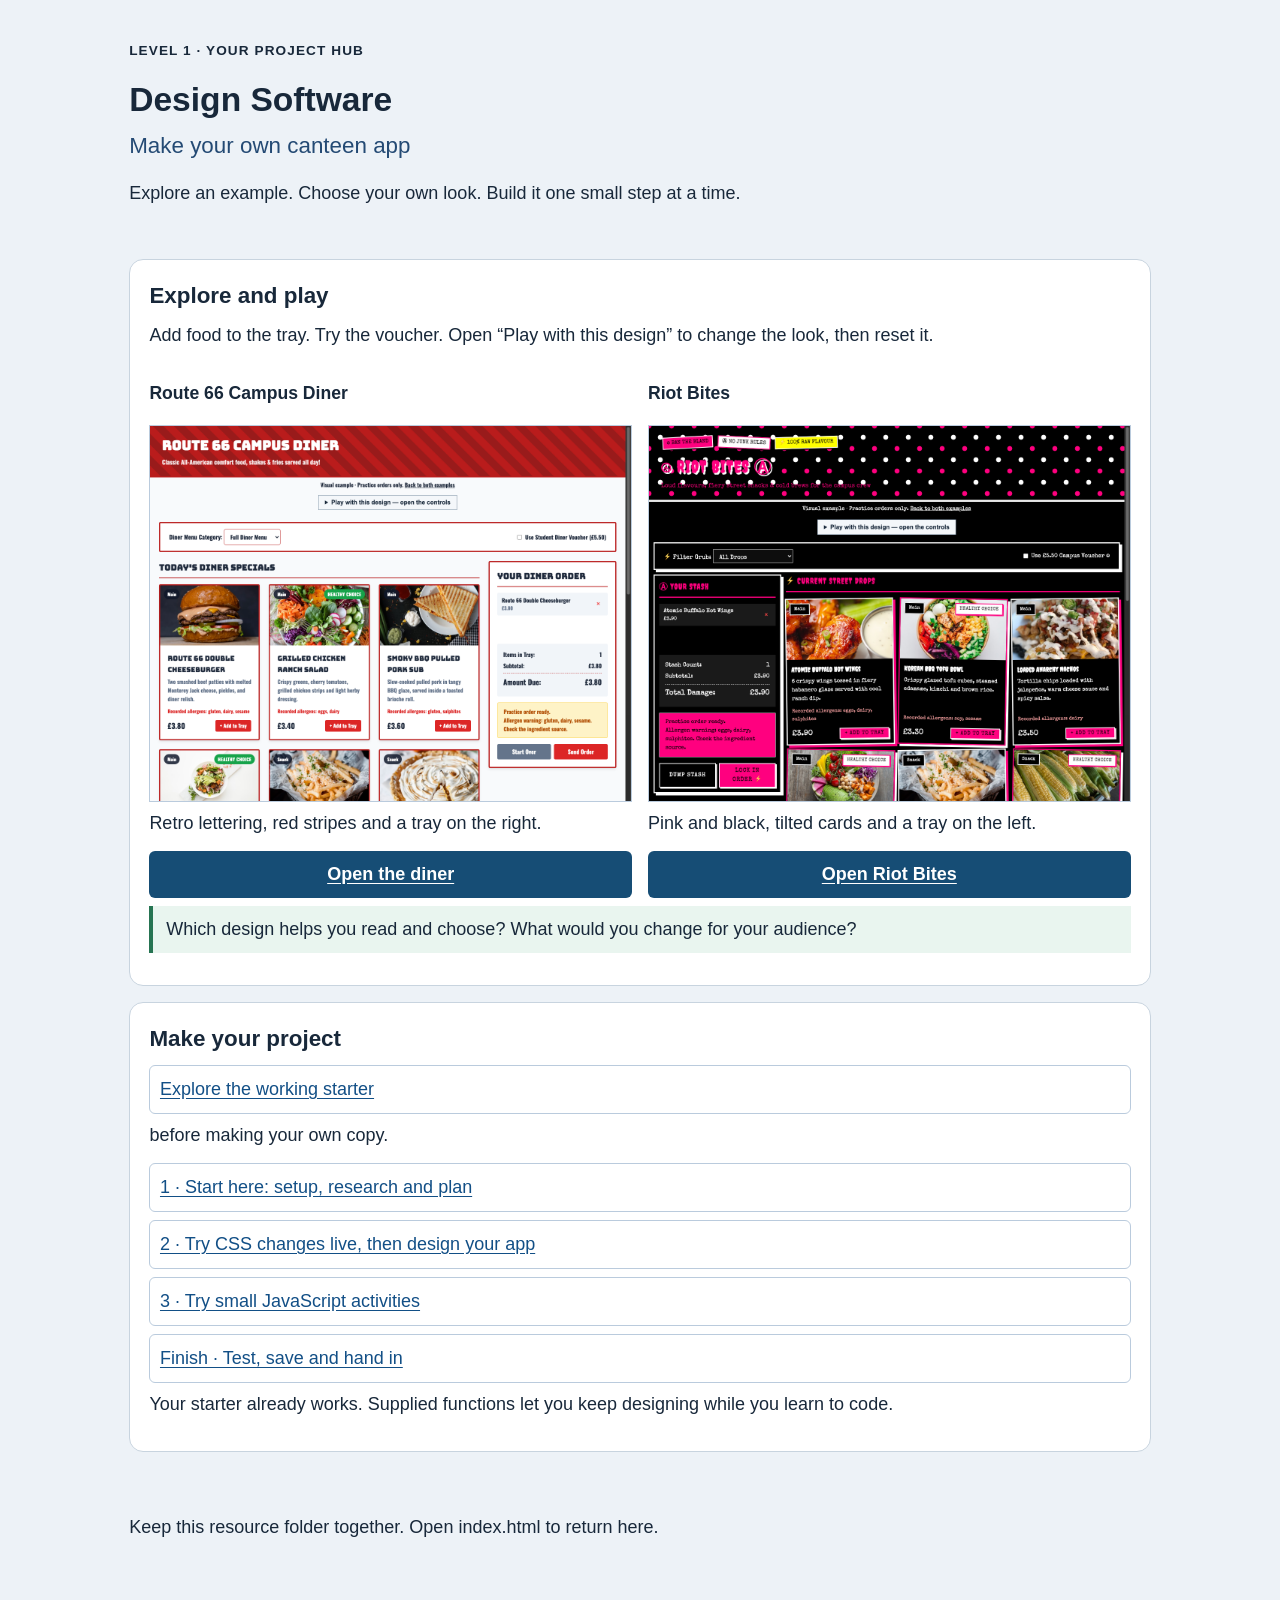
==== index.html @ 1cf4315a "simplified project, interactive guides" ====
<!doctype html><html lang="en-GB"><head><meta charset="utf-8"><meta name="viewport" content="width=device-width,initial-scale=1"><title>Design Software — Start here</title><link rel="stylesheet" href="guides/guide.css"><style>.demo-link{display:block;background:#164d75;color:white;padding:.6rem 1rem;border-radius:6px;text-align:center;font-weight:bold}.example-preview{display:block;width:100%;border:1px solid #bacbdd;margin:.5rem 0}.route a{display:block;margin:.5rem 0;padding:.6rem;border:1px solid #bacbdd;border-radius:6px}</style></head><body><header><p class="eyebrow">Level 1 · Your project hub</p><h1>Design Software</h1><p class="subtitle">Make your own canteen app</p><p>Explore an example. Choose your own look. Build it one small step at a time.</p></header><main><section><h2>Explore and play</h2><p>Add food to the tray. Try the voucher. Open “Play with this design” to change the look, then reset it.</p><div class="row"><article id="diner"><h3>Route 66 Campus Diner</h3><a href="examples/demo-americana-diner/index.html"><img class="example-preview" src="examples/previews/diner.png" alt="Diner example with red stripes, bold lettering and a menu grid"></a><p>Retro lettering, red stripes and a tray on the right.</p><a class="demo-link" href="examples/demo-americana-diner/index.html">Open the diner</a></article><article id="punk"><h3>Riot Bites</h3><a href="examples/demo-punk-eats/index.html"><img class="example-preview" src="examples/previews/punk.png" alt="Punk example with pink and black decoration and a tray on the left"></a><p>Pink and black, tilted cards and a tray on the left.</p><a class="demo-link" href="examples/demo-punk-eats/index.html">Open Riot Bites</a></article></div><p class="check">Which design helps you read and choose? What would you change for your audience?</p></section><section class="route" id="starter"><h2>Make your project</h2><p><a href="template/index.html">Explore the working starter</a> before making your own copy.</p><a href="guides/guide-1-research-and-design.html#start">1 · Start here: setup, research and plan</a><a href="guides/guide-2-customising-styles.html#play">2 · Try CSS changes live, then design your app</a><a href="guides/guide-3-coding-challenges.html">3 · Try small JavaScript activities</a><a href="guides/git-and-testing-guide.html#test">Finish · Test, save and hand in</a><p>Your starter already works. Supplied functions let you keep designing while you learn to code.</p></section></main><footer><p>Keep this resource folder together. Open index.html to return here.</p></footer></body></html>
---- guides/guide.css ----
*{box-sizing:border-box}body{margin:0;background:#edf2f7;color:#18283a;font:18px/1.55 Arial,Helvetica,sans-serif}header,main,footer{max-width:1060px;margin:auto;padding:1.2rem}header{padding-top:2rem}h1{font-size:2.1rem;margin:0}h2{font-size:1.4rem;margin:0 0 .5rem}h3{font-size:1.1rem}.subtitle{font-size:1.4rem;color:#244a74;margin:.2rem 0 1rem}.eyebrow{font-size:.85rem;font-weight:bold;text-transform:uppercase;letter-spacing:.08em}nav{display:flex;flex-wrap:wrap;gap:.5rem}nav a,.pill{border:1px solid #bacbdd;border-radius:6px;padding:.3rem .65rem;background:#fff}a{color:#124f86;text-underline-offset:3px}a[aria-current=page]{background:#163f68;color:#fff}section{background:#fff;border:1px solid #c8d4df;border-radius:14px;padding:1.2rem;margin:0 0 1rem}p{margin:.5rem 0 .8rem}ol,ul{padding-left:1.4rem}li{margin:.35rem 0}.row{display:grid;grid-template-columns:1fr 1fr;gap:1rem}.step{border-left:5px solid #2e7187}.check{background:#e9f5ef;padding:.6rem .8rem;border-left:4px solid #267452}.note{background:#fff4db;padding:.6rem .8rem;border-left:4px solid #a66b05}.flow{display:flex;flex-wrap:wrap;gap:.5rem;align-items:center}.tile{padding:.75rem;border:2px solid #7592ac;border-radius:8px;text-align:center;flex:1;min-width:100px}.tile strong{display:block;font-size:1.4rem}.visual{background:#eff4f8;border:1px solid #bdcddb;padding:1rem;border-radius:8px}code,pre,textarea{font-family:Consolas,monospace}code{background:#edf1f6;padding:.1rem .2rem;overflow-wrap:anywhere}pre{background:#102b43;color:#f6f9fc;padding:1rem;white-space:pre-wrap;overflow-wrap:anywhere;border-radius:8px;font-size:.95rem}pre code{background:none;padding:0;color:inherit}details{border-top:1px solid #ccd6e0;margin:.6rem 0;padding:.5rem 0}summary{cursor:pointer;font-weight:bold}button,select,input,textarea{font:inherit}button{background:#164d75;color:white;border:2px solid #164d75;border-radius:6px;padding:.4rem .8rem;cursor:pointer;margin:.2rem .2rem .2rem 0}button.secondary{background:white;color:#164d75}button:disabled{opacity:.55;cursor:default}button:focus-visible,a:focus-visible,summary:focus-visible,input:focus-visible,select:focus-visible,textarea:focus-visible{outline:3px solid #bf6500;outline-offset:3px}select,input{max-width:100%;padding:.4rem;border:1px solid #7891a7}textarea{width:100%;min-height:170px;padding:.7rem;font-size:1rem;border:2px solid #69849c;tab-size:2}label{display:block;font-weight:bold;margin:.5rem 0}table{width:100%;border-collapse:collapse;font-size:.95rem}td,th{border:1px solid #aebfce;padding:.5rem;text-align:left;vertical-align:top}.table-wrap{overflow-x:auto}img{max-width:100%;height:auto}.wire{display:grid;grid-template-columns:2fr 1fr;gap:8px}.wire div{border:2px dashed #6c8194;padding:.65rem;text-align:center}.wire .wide{grid-column:1/-1}.swatches{display:flex;gap:.5rem}.swatches span{width:60px;height:40px;border:1px solid #444}.preview-stage{background:#dfe8ed;padding:1rem;min-height:230px;overflow:auto}.play-card{background:#fff;color:#172536;padding:4px;font-family:Arial,sans-serif;font-size:14px;max-width:350px;background-size:cover;background-position:center}.play-card h3{font-size:1.3em;margin:.25em 0}.play-card p{margin:.3em 0}.play-card .price{font-weight:bold}.feedback{min-height:1.6em}.numberline{display:flex;justify-content:space-between;border-bottom:4px solid #24557c;padding:.7rem 0;margin:.6rem 0}.numberline span{text-align:center;flex:1;border-left:1px solid #789}.bar{display:grid;grid-template-columns:repeat(10,1fr);gap:3px}.bar span{border:1px solid #31556e;height:35px;background:#fff}.bar span:first-child{background:#267f99}.small{font-size:.9rem}.print-only{display:none}.save{font-size:.9rem;color:#344e63}footer{padding-bottom:3rem}@media(max-width:650px){.row{grid-template-columns:1fr}body{font-size:17px}header,main,footer{padding:.8rem}h1{font-size:1.8rem}section{padding:.9rem}.tile{min-width:80px}}@media print{@page{size:A4;margin:12mm}body{background:white;font-size:10.5pt;line-height:1.3}header,main,footer{padding:0;max-width:none}header{margin-bottom:8mm}h1{font-size:21pt}.subtitle{font-size:14pt}h2{font-size:14pt}h3{font-size:11pt}nav,.no-print,button,select,input,.interactive,footer{display:none!important}.print-only{display:block}section{padding:3mm;margin:0 0 3mm;border-radius:0;break-inside:avoid}p,li{margin:2mm 0}.row{gap:3mm}details:not([open]){display:none}details[open]{break-inside:avoid}pre{font-size:9pt;padding:2mm;white-space:pre-wrap}a{color:inherit;text-decoration:none}.visual{padding:2mm}.tile{padding:2mm}table{font-size:9pt}td,th{padding:1.5mm}.numberline{padding:2mm 0}.save{font-size:9pt}.extension{break-before:page}}

textarea { font-family:Consolas,monospace; }

@media print { .setup-identity { font-size:9.5pt; } }
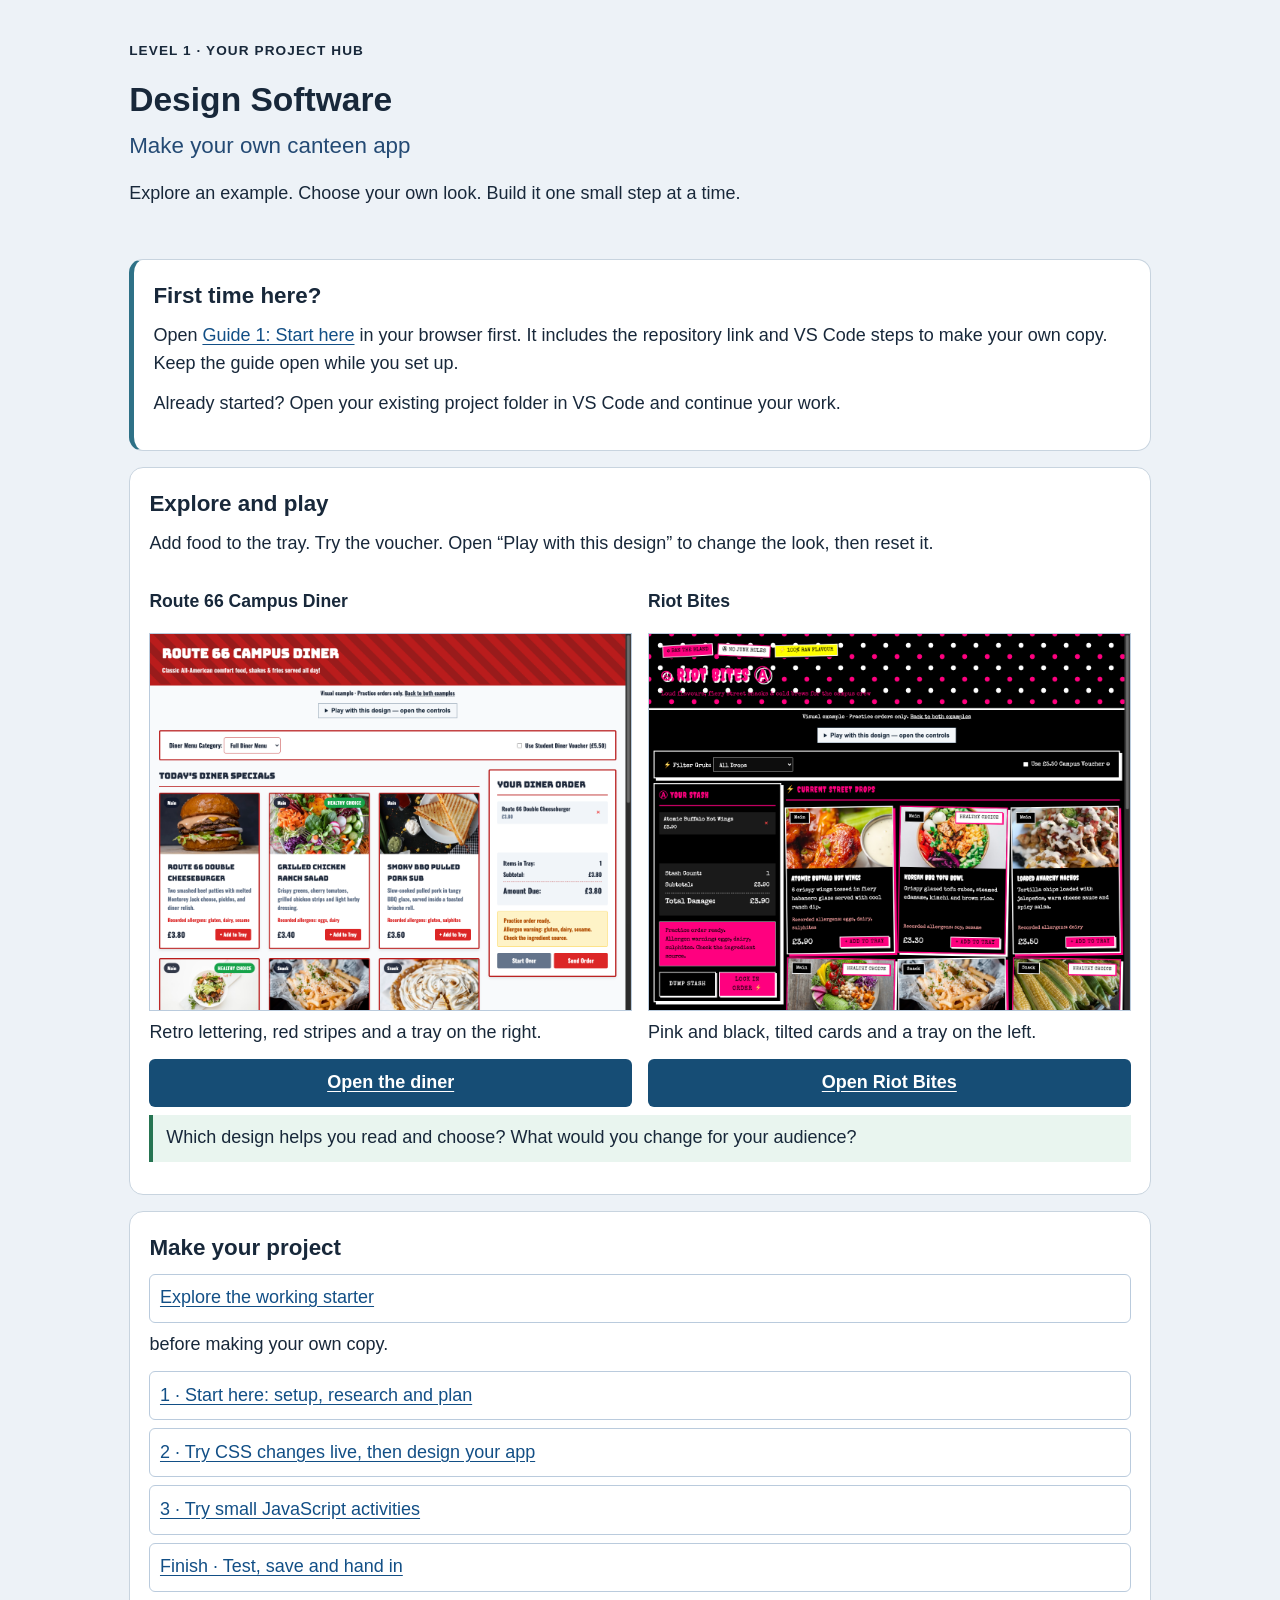
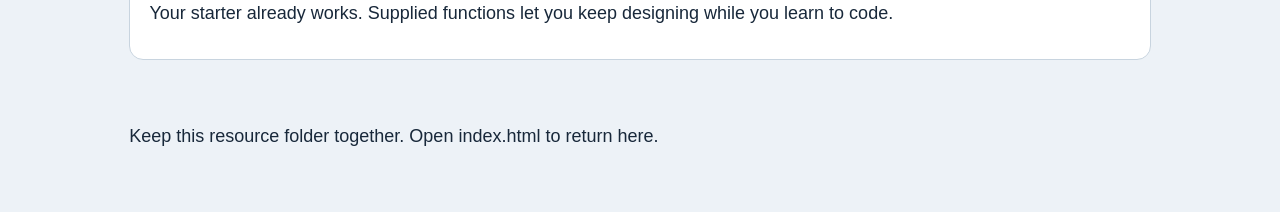
==== commit af7c3b85: "updated guides" ====
--- a/index.html
+++ b/index.html
@@ -1 +1 @@
-<!doctype html><html lang="en-GB"><head><meta charset="utf-8"><meta name="viewport" content="width=device-width,initial-scale=1"><title>Design Software — Start here</title><link rel="stylesheet" href="guides/guide.css"><style>.demo-link{display:block;background:#164d75;color:white;padding:.6rem 1rem;border-radius:6px;text-align:center;font-weight:bold}.example-preview{display:block;width:100%;border:1px solid #bacbdd;margin:.5rem 0}.route a{display:block;margin:.5rem 0;padding:.6rem;border:1px solid #bacbdd;border-radius:6px}</style></head><body><header><p class="eyebrow">Level 1 · Your project hub</p><h1>Design Software</h1><p class="subtitle">Make your own canteen app</p><p>Explore an example. Choose your own look. Build it one small step at a time.</p></header><main><section><h2>Explore and play</h2><p>Add food to the tray. Try the voucher. Open “Play with this design” to change the look, then reset it.</p><div class="row"><article id="diner"><h3>Route 66 Campus Diner</h3><a href="examples/demo-americana-diner/index.html"><img class="example-preview" src="examples/previews/diner.png" alt="Diner example with red stripes, bold lettering and a menu grid"></a><p>Retro lettering, red stripes and a tray on the right.</p><a class="demo-link" href="examples/demo-americana-diner/index.html">Open the diner</a></article><article id="punk"><h3>Riot Bites</h3><a href="examples/demo-punk-eats/index.html"><img class="example-preview" src="examples/previews/punk.png" alt="Punk example with pink and black decoration and a tray on the left"></a><p>Pink and black, tilted cards and a tray on the left.</p><a class="demo-link" href="examples/demo-punk-eats/index.html">Open Riot Bites</a></article></div><p class="check">Which design helps you read and choose? What would you change for your audience?</p></section><section class="route" id="starter"><h2>Make your project</h2><p><a href="template/index.html">Explore the working starter</a> before making your own copy.</p><a href="guides/guide-1-research-and-design.html#start">1 · Start here: setup, research and plan</a><a href="guides/guide-2-customising-styles.html#play">2 · Try CSS changes live, then design your app</a><a href="guides/guide-3-coding-challenges.html">3 · Try small JavaScript activities</a><a href="guides/git-and-testing-guide.html#test">Finish · Test, save and hand in</a><p>Your starter already works. Supplied functions let you keep designing while you learn to code.</p></section></main><footer><p>Keep this resource folder together. Open index.html to return here.</p></footer></body></html>
+<!doctype html><html lang="en-GB"><head><meta charset="utf-8"><meta name="viewport" content="width=device-width,initial-scale=1"><title>Design Software — Start here</title><link rel="stylesheet" href="guides/guide.css"><style>.demo-link{display:block;background:#164d75;color:white;padding:.6rem 1rem;border-radius:6px;text-align:center;font-weight:bold}.example-preview{display:block;width:100%;border:1px solid #bacbdd;margin:.5rem 0}.route a{display:block;margin:.5rem 0;padding:.6rem;border:1px solid #bacbdd;border-radius:6px}</style></head><body><header><p class="eyebrow">Level 1 · Your project hub</p><h1>Design Software</h1><p class="subtitle">Make your own canteen app</p><p>Explore an example. Choose your own look. Build it one small step at a time.</p></header><main><section class="step"><h2>First time here?</h2><p>Open <a href="guides/guide-1-research-and-design.html#start">Guide 1: Start here</a> in your browser first. It includes the repository link and VS Code steps to make your own copy. Keep the guide open while you set up.</p><p>Already started? Open your existing project folder in VS Code and continue your work.</p></section><section><h2>Explore and play</h2><p>Add food to the tray. Try the voucher. Open “Play with this design” to change the look, then reset it.</p><div class="row"><article id="diner"><h3>Route 66 Campus Diner</h3><a href="examples/demo-americana-diner/index.html"><img class="example-preview" src="examples/previews/diner.png" alt="Diner example with red stripes, bold lettering and a menu grid"></a><p>Retro lettering, red stripes and a tray on the right.</p><a class="demo-link" href="examples/demo-americana-diner/index.html">Open the diner</a></article><article id="punk"><h3>Riot Bites</h3><a href="examples/demo-punk-eats/index.html"><img class="example-preview" src="examples/previews/punk.png" alt="Punk example with pink and black decoration and a tray on the left"></a><p>Pink and black, tilted cards and a tray on the left.</p><a class="demo-link" href="examples/demo-punk-eats/index.html">Open Riot Bites</a></article></div><p class="check">Which design helps you read and choose? What would you change for your audience?</p></section><section class="route" id="starter"><h2>Make your project</h2><p><a href="template/index.html">Explore the working starter</a> before making your own copy.</p><a href="guides/guide-1-research-and-design.html#start">1 · Start here: setup, research and plan</a><a href="guides/guide-2-customising-styles.html#play">2 · Try CSS changes live, then design your app</a><a href="guides/guide-3-coding-challenges.html">3 · Try small JavaScript activities</a><a href="guides/git-and-testing-guide.html#test">Finish · Test, save and hand in</a><p>Your starter already works. Supplied functions let you keep designing while you learn to code.</p></section></main><footer><p>Keep this resource folder together. Open index.html to return here.</p></footer></body></html>
--- a/guides/guide.css
+++ b/guides/guide.css
@@ -3,3 +3,29 @@
 textarea { font-family:Consolas,monospace; }
 
 @media print { .setup-identity { font-size:9.5pt; } }
+
+.practice-panel{margin:1rem 0;padding:1rem;border:1px solid #9bb1c4;border-radius:8px;background:#f4f8fc}
+.practice-panel h3{margin-top:0}.practice-panel h4{margin:.5rem 0}
+.practice-panel .feedback:empty{display:none}
+.menu-lab{display:grid;grid-template-columns:1fr 1.1fr 1fr;gap:1rem}
+.menu-lab>div{min-width:0}.menu-lab input,.menu-lab select{width:100%}
+.menu-preview{padding:.75rem;border:1px solid #9bb1c4;border-radius:8px;background:#fff;overflow-wrap:anywhere}
+.menu-preview img{display:block;width:100%;height:160px;object-fit:cover;border-radius:4px}
+.menu-preview .price{font-weight:bold;font-size:1.2rem}
+[aria-invalid=true]{border:2px solid #a22d20}
+@media(max-width:850px){.menu-lab{grid-template-columns:1fr}}
+@media print{
+  .guide-start{line-height:1.25}
+  .guide-start header{margin-bottom:4mm}
+  .guide-start section{break-inside:auto;padding:2.5mm;margin-bottom:2.5mm}
+  .guide-start p,.guide-start li{margin:1.2mm 0}
+  .guide-start ol,.guide-start ul{margin:2mm 0}
+  .guide-start .note,.guide-start .check{padding:2mm}
+  .guide-start .tile strong{font-size:12pt}
+  .guide-start .eyebrow{display:none}
+  .guide-start .wire{gap:1mm}
+  .guide-start .wire div{padding:1.5mm}
+  .guide-start h3{margin:3mm 0 1mm}
+  .guide-start h2,.guide-start h3{break-after:avoid}
+  .guide-start .flow,.guide-start .row,.guide-start pre{break-inside:avoid}
+}
